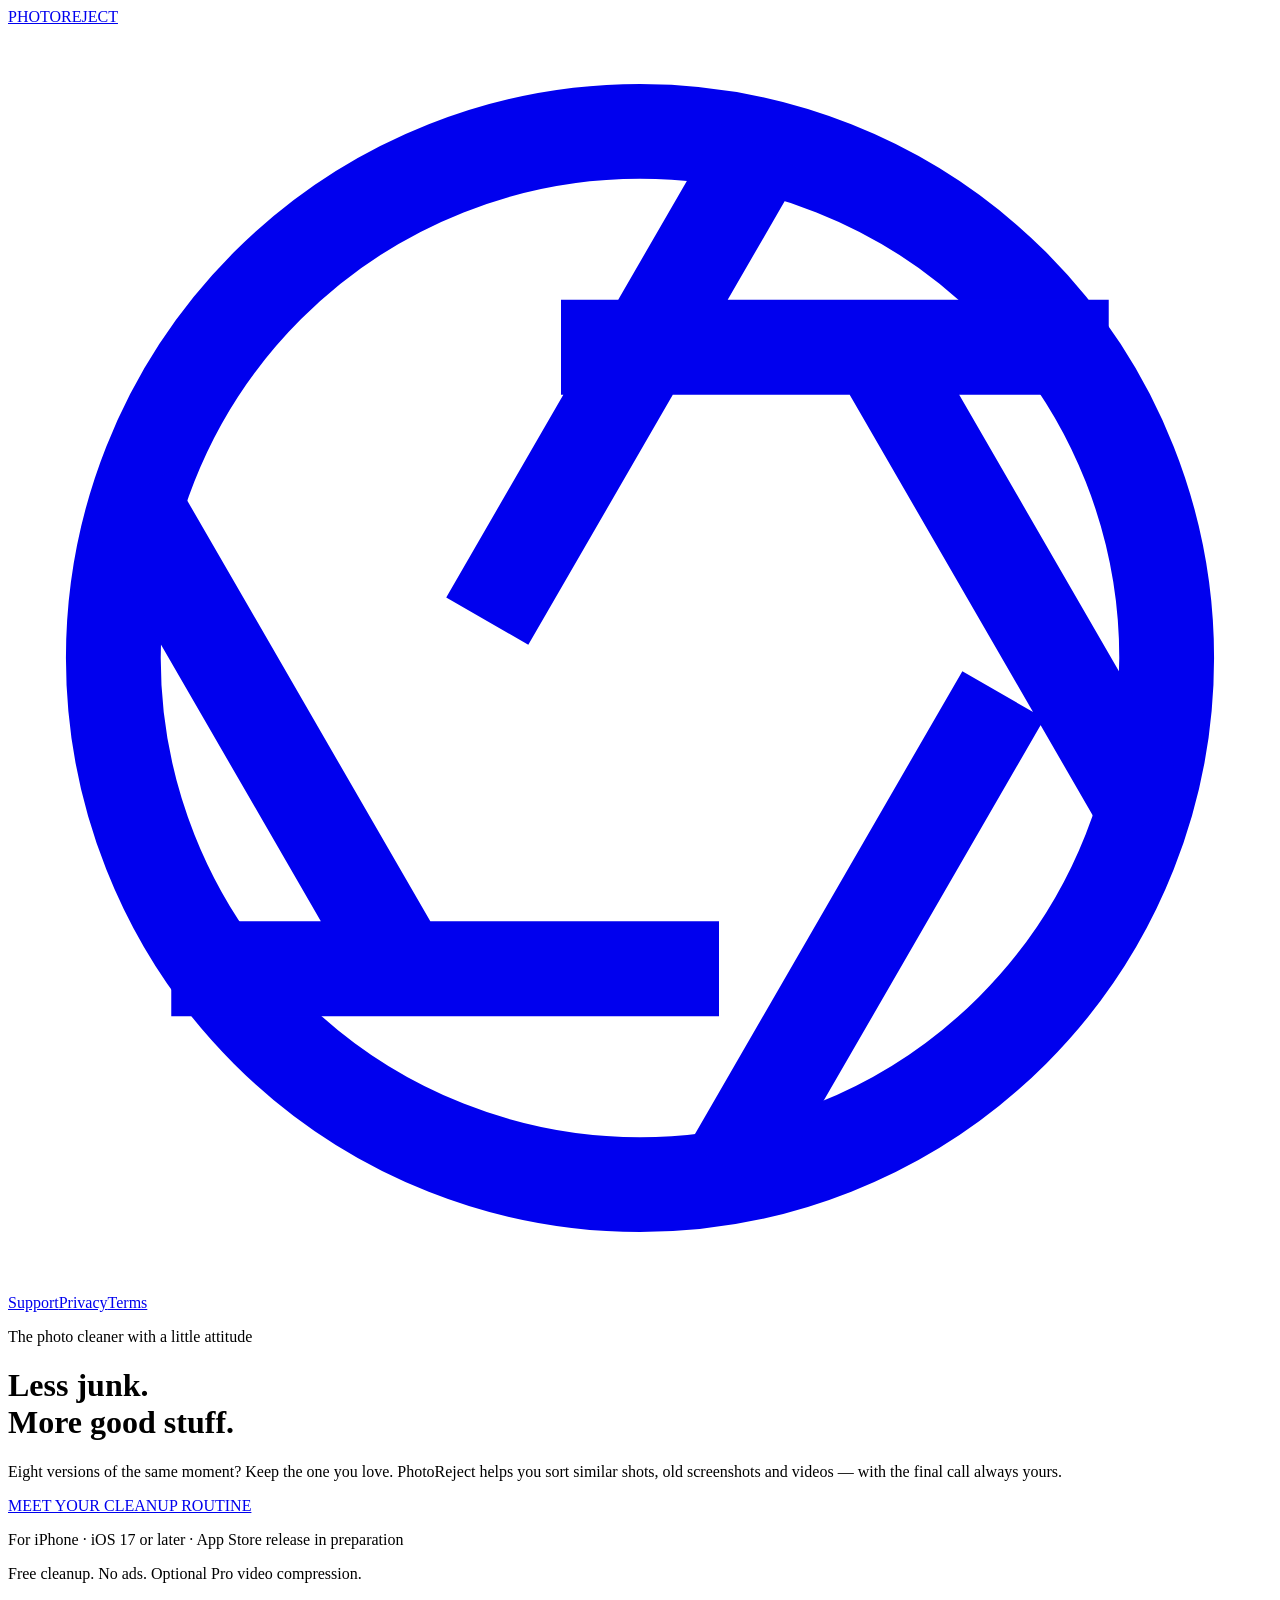
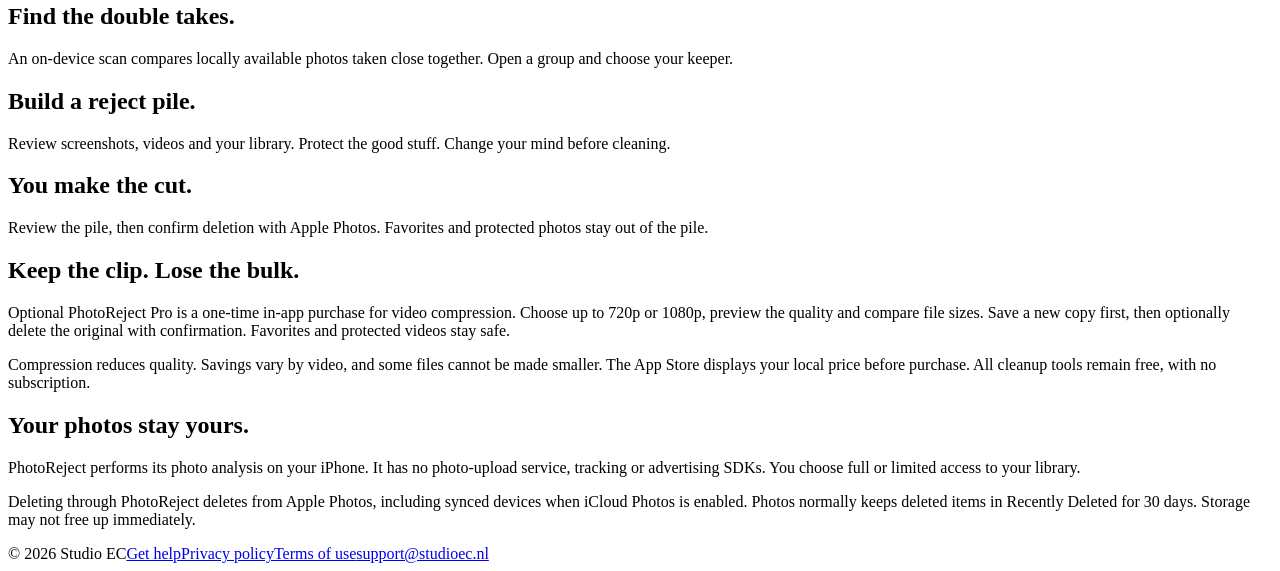
==== docs/index.html @ e7f42a8a "Publish PhotoReject privacy, terms and support pages" ====
<!doctype html><html lang="en"><head><meta charset="utf-8"><meta name="viewport" content="width=device-width,initial-scale=1"><title>Less junk. More good stuff. | PhotoReject</title><meta name="description" content="PhotoReject is a free iPhone photo cleaner. Compare similar shots, protect your favorites, and review every deletion."><link rel="icon" href="/photoreject-policies/assets/icon.png"><link rel="stylesheet" href="/photoreject-policies/style.css"></head><body><header><a class="logo" href="/photoreject-policies/" aria-label="PhotoReject home">PHOTOREJECT<svg viewBox="0 0 24 24" fill="none" stroke="currentColor" stroke-width="1.8" aria-hidden="true"><circle cx="12" cy="12" r="10"/><path d="m14.3 2.3-5.2 9m11.8-5.2H10.5m11.2 9-5.2-9m-2.8 15.6 5.2-9M3.1 17.9h10.4M2.3 8.9l5.2 9"/></svg></a><nav aria-label="Main"><a href="/photoreject-policies/support/">Support</a><a href="/photoreject-policies/privacy/">Privacy</a><a href="/photoreject-policies/terms/">Terms</a></nav></header><main><p class="eyebrow">The photo cleaner with a little attitude</p><h1>Less junk.<br><span>More good stuff.</span></h1><p class="lead">Eight versions of the same moment? Keep the one you love. PhotoReject helps you sort similar shots, old screenshots and videos — with the final call always yours.</p><a class="cta" href="/photoreject-policies/support/">MEET YOUR CLEANUP ROUTINE</a><p>For iPhone · iOS 17 or later · App Store release in preparation</p><div class="strip">Free cleanup. No ads. Optional Pro video compression.</div><div class="steps"><section><h2>Find the double takes.</h2><p>An on-device scan compares locally available photos taken close together. Open a group and choose your keeper.</p></section><section><h2>Build a reject pile.</h2><p>Review screenshots, videos and your library. Protect the good stuff. Change your mind before cleaning.</p></section><section><h2>You make the cut.</h2><p>Review the pile, then confirm deletion with Apple Photos. Favorites and protected photos stay out of the pile.</p></section></div><section class="copy"><h2>Keep the clip. Lose the bulk.</h2><p>Optional PhotoReject Pro is a one-time in-app purchase for video compression. Choose up to 720p or 1080p, preview the quality and compare file sizes. Save a new copy first, then optionally delete the original with confirmation. Favorites and protected videos stay safe.</p><p>Compression reduces quality. Savings vary by video, and some files cannot be made smaller. The App Store displays your local price before purchase. All cleanup tools remain free, with no subscription.</p><h2>Your photos stay yours.</h2><p>PhotoReject performs its photo analysis on your iPhone. It has no photo-upload service, tracking or advertising SDKs. You choose full or limited access to your library.</p><p class="notice">Deleting through PhotoReject deletes from Apple Photos, including synced devices when iCloud Photos is enabled. Photos normally keeps deleted items in Recently Deleted for 30 days. Storage may not free up immediately.</p></section></main><footer><span>© 2026 Studio EC</span><a href="/photoreject-policies/support/">Get help</a><a href="/photoreject-policies/privacy/">Privacy policy</a><a href="/photoreject-policies/terms/">Terms of use</a><a href="mailto:support@studioec.nl">support@studioec.nl</a></footer></body></html>
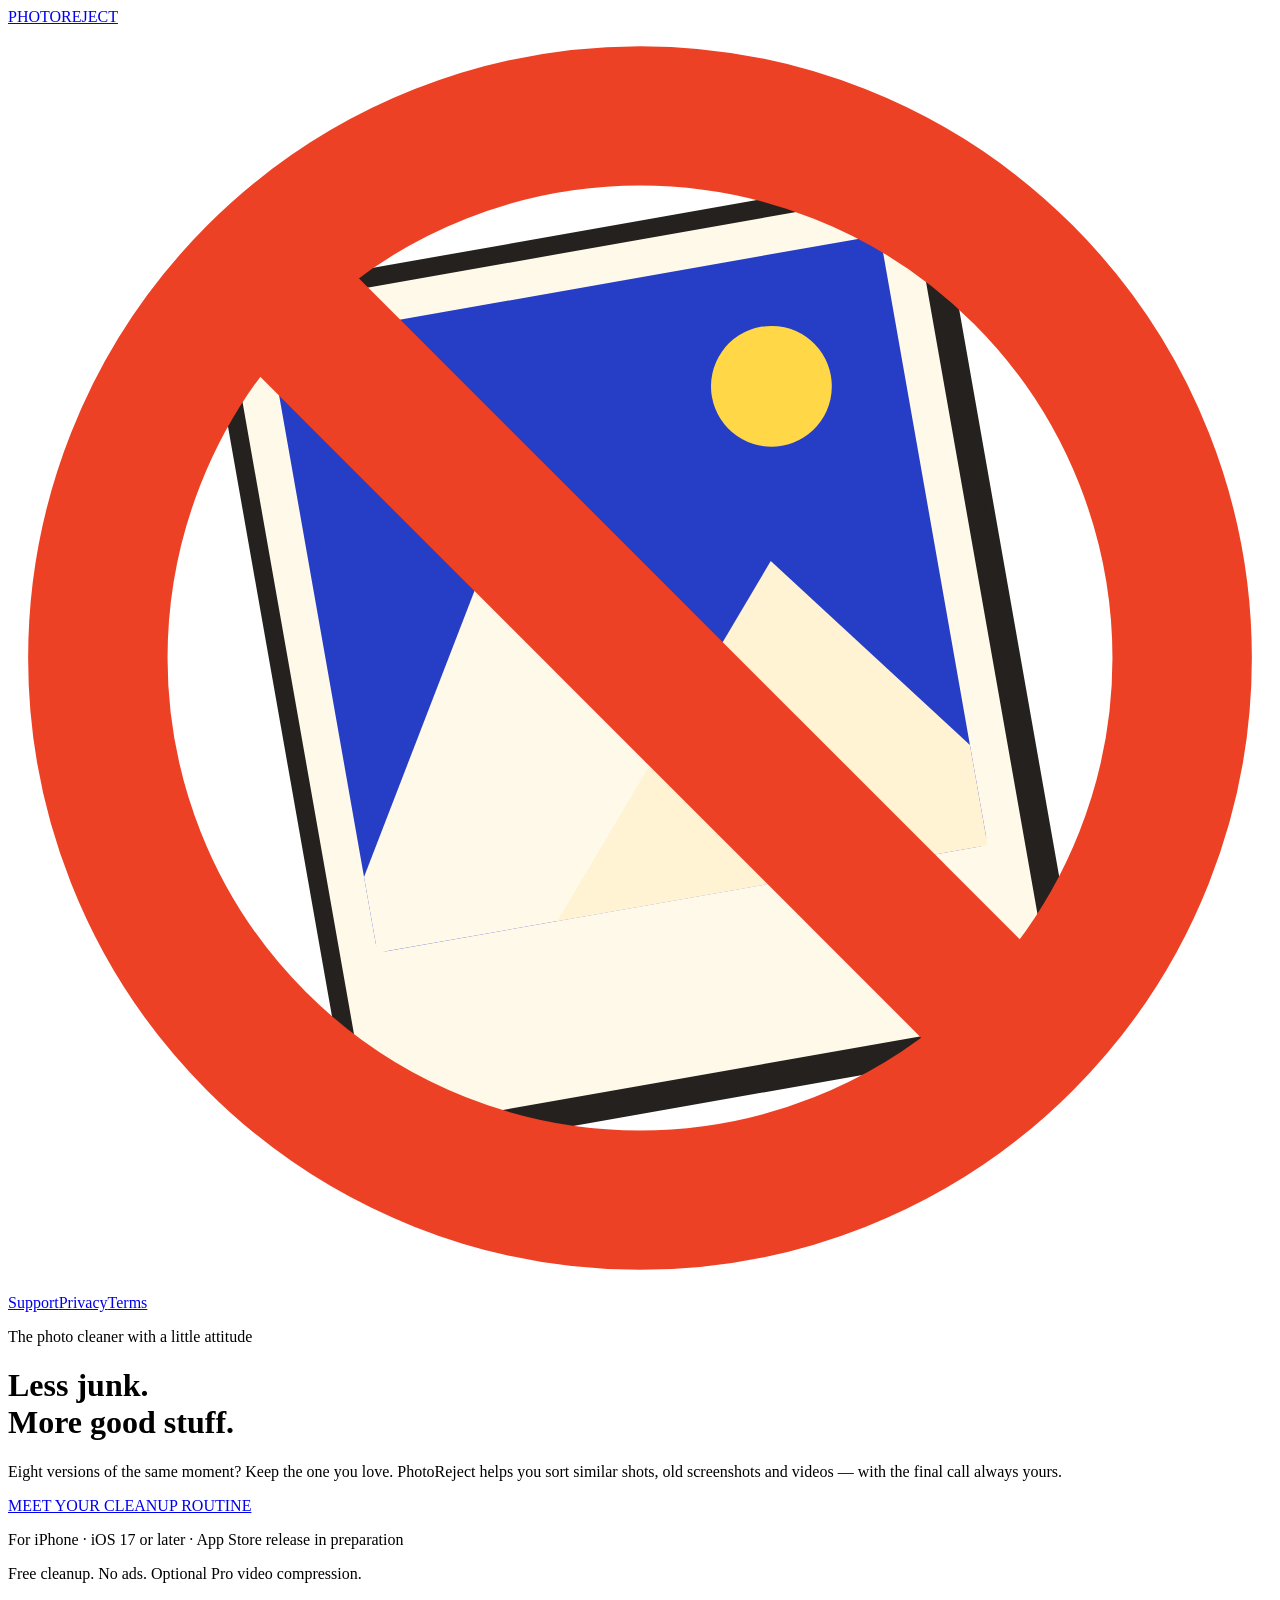
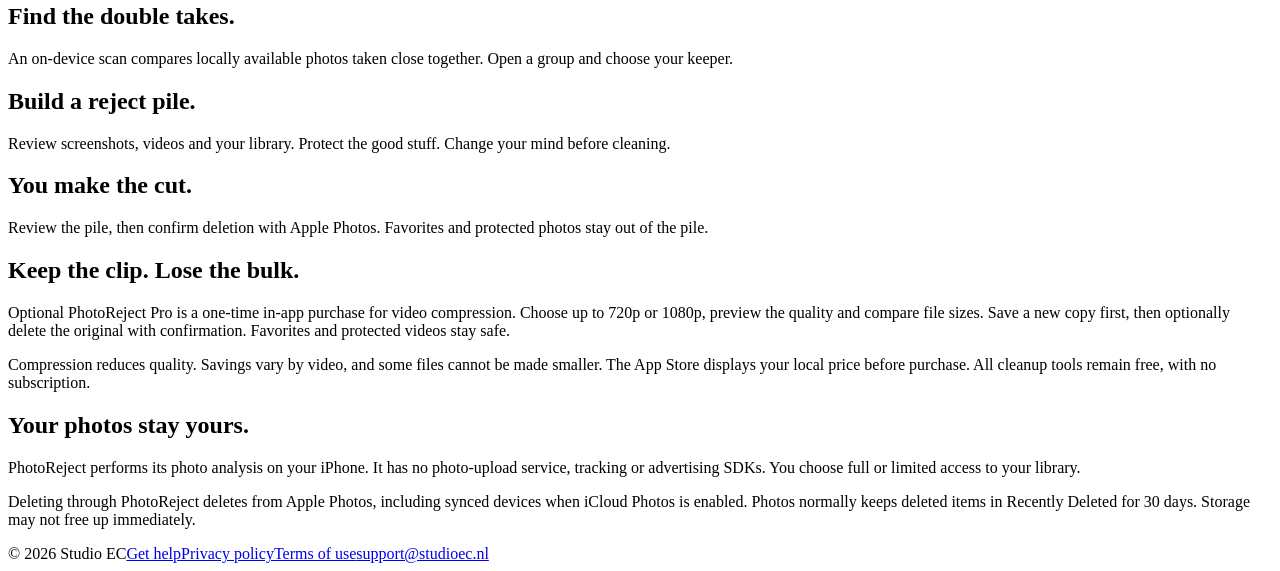
==== commit 0b20779c: "Replace aperture with custom photo-reject brand mark" ====
--- a/docs/index.html
+++ b/docs/index.html
@@ -1 +1,12 @@
-<!doctype html><html lang="en"><head><meta charset="utf-8"><meta name="viewport" content="width=device-width,initial-scale=1"><title>Less junk. More good stuff. | PhotoReject</title><meta name="description" content="PhotoReject is a free iPhone photo cleaner. Compare similar shots, protect your favorites, and review every deletion."><link rel="icon" href="/photoreject-policies/assets/icon.png"><link rel="stylesheet" href="/photoreject-policies/style.css"></head><body><header><a class="logo" href="/photoreject-policies/" aria-label="PhotoReject home">PHOTOREJECT<svg viewBox="0 0 24 24" fill="none" stroke="currentColor" stroke-width="1.8" aria-hidden="true"><circle cx="12" cy="12" r="10"/><path d="m14.3 2.3-5.2 9m11.8-5.2H10.5m11.2 9-5.2-9m-2.8 15.6 5.2-9M3.1 17.9h10.4M2.3 8.9l5.2 9"/></svg></a><nav aria-label="Main"><a href="/photoreject-policies/support/">Support</a><a href="/photoreject-policies/privacy/">Privacy</a><a href="/photoreject-policies/terms/">Terms</a></nav></header><main><p class="eyebrow">The photo cleaner with a little attitude</p><h1>Less junk.<br><span>More good stuff.</span></h1><p class="lead">Eight versions of the same moment? Keep the one you love. PhotoReject helps you sort similar shots, old screenshots and videos — with the final call always yours.</p><a class="cta" href="/photoreject-policies/support/">MEET YOUR CLEANUP ROUTINE</a><p>For iPhone · iOS 17 or later · App Store release in preparation</p><div class="strip">Free cleanup. No ads. Optional Pro video compression.</div><div class="steps"><section><h2>Find the double takes.</h2><p>An on-device scan compares locally available photos taken close together. Open a group and choose your keeper.</p></section><section><h2>Build a reject pile.</h2><p>Review screenshots, videos and your library. Protect the good stuff. Change your mind before cleaning.</p></section><section><h2>You make the cut.</h2><p>Review the pile, then confirm deletion with Apple Photos. Favorites and protected photos stay out of the pile.</p></section></div><section class="copy"><h2>Keep the clip. Lose the bulk.</h2><p>Optional PhotoReject Pro is a one-time in-app purchase for video compression. Choose up to 720p or 1080p, preview the quality and compare file sizes. Save a new copy first, then optionally delete the original with confirmation. Favorites and protected videos stay safe.</p><p>Compression reduces quality. Savings vary by video, and some files cannot be made smaller. The App Store displays your local price before purchase. All cleanup tools remain free, with no subscription.</p><h2>Your photos stay yours.</h2><p>PhotoReject performs its photo analysis on your iPhone. It has no photo-upload service, tracking or advertising SDKs. You choose full or limited access to your library.</p><p class="notice">Deleting through PhotoReject deletes from Apple Photos, including synced devices when iCloud Photos is enabled. Photos normally keeps deleted items in Recently Deleted for 30 days. Storage may not free up immediately.</p></section></main><footer><span>© 2026 Studio EC</span><a href="/photoreject-policies/support/">Get help</a><a href="/photoreject-policies/privacy/">Privacy policy</a><a href="/photoreject-policies/terms/">Terms of use</a><a href="mailto:support@studioec.nl">support@studioec.nl</a></footer></body></html>+<!doctype html><html lang="en"><head><meta charset="utf-8"><meta name="viewport" content="width=device-width,initial-scale=1"><title>Less junk. More good stuff. | PhotoReject</title><meta name="description" content="PhotoReject is a free iPhone photo cleaner. Compare similar shots, protect your favorites, and review every deletion."><link rel="icon" href="/photoreject-policies/assets/icon.png"><link rel="stylesheet" href="/photoreject-policies/style.css"></head><body><header><a class="logo" href="/photoreject-policies/" aria-label="PhotoReject home">PHOTOREJECT<svg xmlns="http://www.w3.org/2000/svg" viewBox="104 104 816 816" fill="none" aria-hidden="true">
+  <g transform="rotate(-10 512 512)">
+    <rect x="294" y="252" width="460" height="550" rx="20" fill="#25211e"/>
+    <rect x="282" y="240" width="460" height="550" rx="20" fill="#fff9e9" stroke="#25211e" stroke-width="12"/>
+    <rect x="312" y="270" width="400" height="400" rx="6" fill="#263ec6"/>
+    <circle cx="626" cy="354" r="39" fill="#ffd747"/>
+    <path d="M312 670V620.28L425 433L570 670Z" fill="#fff9e9"/>
+    <path d="M430 670L606 465L712 604.3V670Z" fill="#fff3d4"/>
+  </g>
+  <circle cx="512" cy="512" r="350" stroke="#ed4126" stroke-width="90"/>
+  <path d="M264.5 264.5L759.5 759.5" stroke="#ed4126" stroke-width="90"/>
+</svg></a><nav aria-label="Main"><a href="/photoreject-policies/support/">Support</a><a href="/photoreject-policies/privacy/">Privacy</a><a href="/photoreject-policies/terms/">Terms</a></nav></header><main><p class="eyebrow">The photo cleaner with a little attitude</p><h1>Less junk.<br><span>More good stuff.</span></h1><p class="lead">Eight versions of the same moment? Keep the one you love. PhotoReject helps you sort similar shots, old screenshots and videos — with the final call always yours.</p><a class="cta" href="/photoreject-policies/support/">MEET YOUR CLEANUP ROUTINE</a><p>For iPhone · iOS 17 or later · App Store release in preparation</p><div class="strip">Free cleanup. No ads. Optional Pro video compression.</div><div class="steps"><section><h2>Find the double takes.</h2><p>An on-device scan compares locally available photos taken close together. Open a group and choose your keeper.</p></section><section><h2>Build a reject pile.</h2><p>Review screenshots, videos and your library. Protect the good stuff. Change your mind before cleaning.</p></section><section><h2>You make the cut.</h2><p>Review the pile, then confirm deletion with Apple Photos. Favorites and protected photos stay out of the pile.</p></section></div><section class="copy"><h2>Keep the clip. Lose the bulk.</h2><p>Optional PhotoReject Pro is a one-time in-app purchase for video compression. Choose up to 720p or 1080p, preview the quality and compare file sizes. Save a new copy first, then optionally delete the original with confirmation. Favorites and protected videos stay safe.</p><p>Compression reduces quality. Savings vary by video, and some files cannot be made smaller. The App Store displays your local price before purchase. All cleanup tools remain free, with no subscription.</p><h2>Your photos stay yours.</h2><p>PhotoReject performs its photo analysis on your iPhone. It has no photo-upload service, tracking or advertising SDKs. You choose full or limited access to your library.</p><p class="notice">Deleting through PhotoReject deletes from Apple Photos, including synced devices when iCloud Photos is enabled. Photos normally keeps deleted items in Recently Deleted for 30 days. Storage may not free up immediately.</p></section></main><footer><span>© 2026 Studio EC</span><a href="/photoreject-policies/support/">Get help</a><a href="/photoreject-policies/privacy/">Privacy policy</a><a href="/photoreject-policies/terms/">Terms of use</a><a href="mailto:support@studioec.nl">support@studioec.nl</a></footer></body></html>
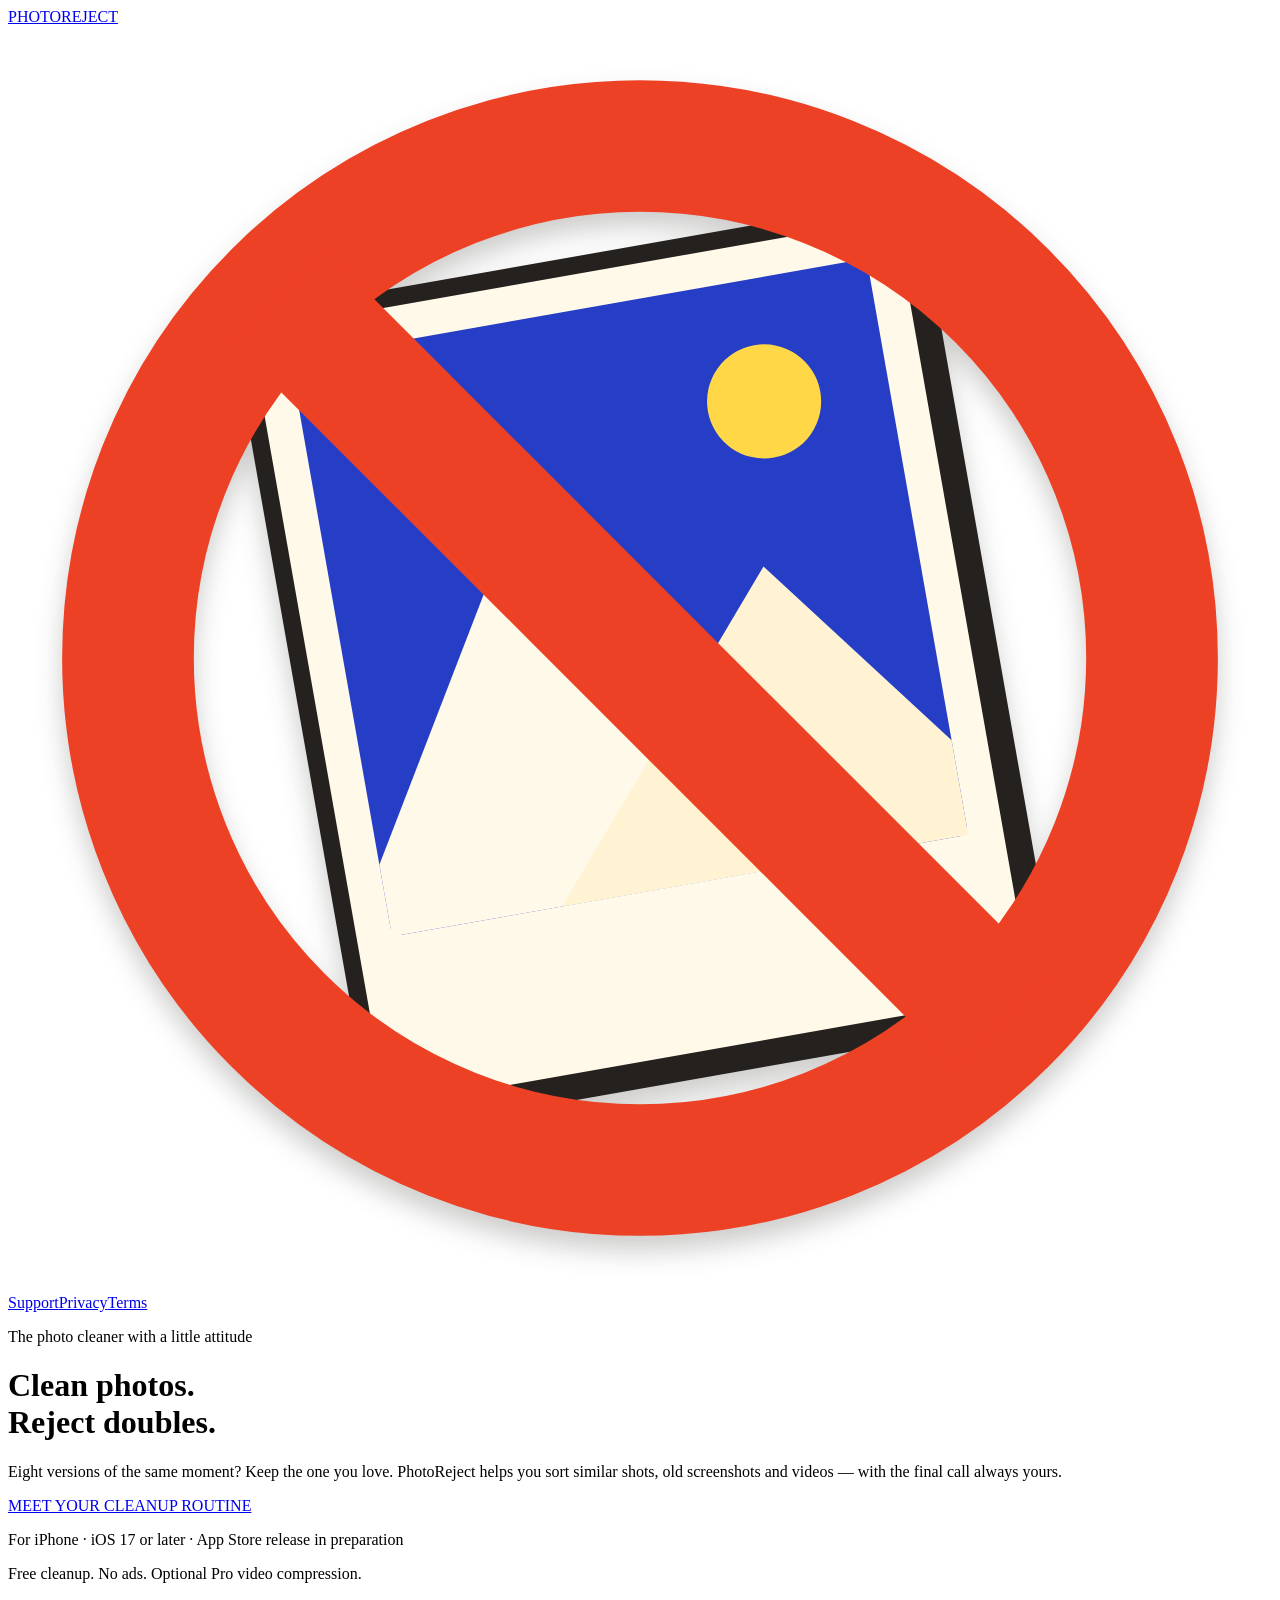
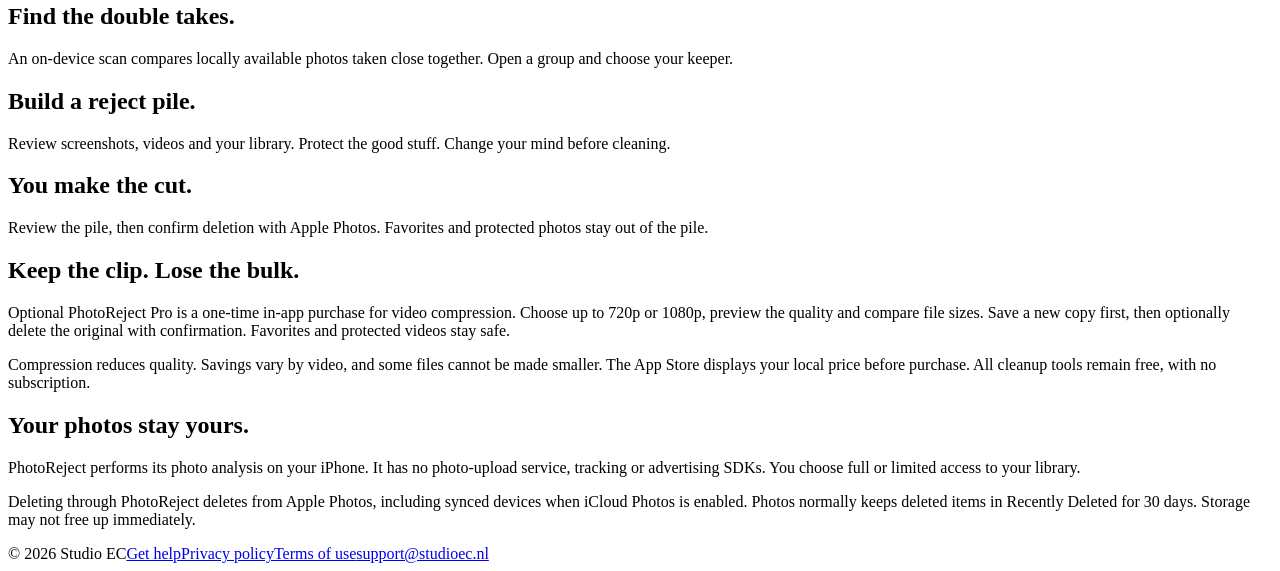
==== commit dd3c12f9: "Add subtle depth to PhotoReject icon and update headline" ====
--- a/docs/index.html
+++ b/docs/index.html
@@ -1,4 +1,6 @@
-<!doctype html><html lang="en"><head><meta charset="utf-8"><meta name="viewport" content="width=device-width,initial-scale=1"><title>Less junk. More good stuff. | PhotoReject</title><meta name="description" content="PhotoReject is a free iPhone photo cleaner. Compare similar shots, protect your favorites, and review every deletion."><link rel="icon" href="/photoreject-policies/assets/icon.png"><link rel="stylesheet" href="/photoreject-policies/style.css"></head><body><header><a class="logo" href="/photoreject-policies/" aria-label="PhotoReject home">PHOTOREJECT<svg xmlns="http://www.w3.org/2000/svg" viewBox="104 104 816 816" fill="none" aria-hidden="true">
+<!doctype html><html lang="en"><head><meta charset="utf-8"><meta name="viewport" content="width=device-width,initial-scale=1"><title>Clean photos. Reject doubles. | PhotoReject</title><meta name="description" content="PhotoReject is a free iPhone photo cleaner. Compare similar shots, protect your favorites, and review every deletion."><link rel="icon" href="/photoreject-policies/assets/icon.png"><link rel="stylesheet" href="/photoreject-policies/style.css"></head><body><header><a class="logo" href="/photoreject-policies/" aria-label="PhotoReject home">PHOTOREJECT<svg xmlns="http://www.w3.org/2000/svg" viewBox="80 80 864 864" fill="none" aria-hidden="true">
+  <defs><filter id="photo-reject-shadow" x="-15%" y="-15%" width="130%" height="140%" color-interpolation-filters="sRGB"><feDropShadow dx="0" dy="10" stdDeviation="9" flood-color="#25211e" flood-opacity=".23"/></filter></defs>
+  <g filter="url(#photo-reject-shadow)">
   <g transform="rotate(-10 512 512)">
     <rect x="294" y="252" width="460" height="550" rx="20" fill="#25211e"/>
     <rect x="282" y="240" width="460" height="550" rx="20" fill="#fff9e9" stroke="#25211e" stroke-width="12"/>
@@ -9,4 +11,5 @@
   </g>
   <circle cx="512" cy="512" r="350" stroke="#ed4126" stroke-width="90"/>
   <path d="M264.5 264.5L759.5 759.5" stroke="#ed4126" stroke-width="90"/>
-</svg></a><nav aria-label="Main"><a href="/photoreject-policies/support/">Support</a><a href="/photoreject-policies/privacy/">Privacy</a><a href="/photoreject-policies/terms/">Terms</a></nav></header><main><p class="eyebrow">The photo cleaner with a little attitude</p><h1>Less junk.<br><span>More good stuff.</span></h1><p class="lead">Eight versions of the same moment? Keep the one you love. PhotoReject helps you sort similar shots, old screenshots and videos — with the final call always yours.</p><a class="cta" href="/photoreject-policies/support/">MEET YOUR CLEANUP ROUTINE</a><p>For iPhone · iOS 17 or later · App Store release in preparation</p><div class="strip">Free cleanup. No ads. Optional Pro video compression.</div><div class="steps"><section><h2>Find the double takes.</h2><p>An on-device scan compares locally available photos taken close together. Open a group and choose your keeper.</p></section><section><h2>Build a reject pile.</h2><p>Review screenshots, videos and your library. Protect the good stuff. Change your mind before cleaning.</p></section><section><h2>You make the cut.</h2><p>Review the pile, then confirm deletion with Apple Photos. Favorites and protected photos stay out of the pile.</p></section></div><section class="copy"><h2>Keep the clip. Lose the bulk.</h2><p>Optional PhotoReject Pro is a one-time in-app purchase for video compression. Choose up to 720p or 1080p, preview the quality and compare file sizes. Save a new copy first, then optionally delete the original with confirmation. Favorites and protected videos stay safe.</p><p>Compression reduces quality. Savings vary by video, and some files cannot be made smaller. The App Store displays your local price before purchase. All cleanup tools remain free, with no subscription.</p><h2>Your photos stay yours.</h2><p>PhotoReject performs its photo analysis on your iPhone. It has no photo-upload service, tracking or advertising SDKs. You choose full or limited access to your library.</p><p class="notice">Deleting through PhotoReject deletes from Apple Photos, including synced devices when iCloud Photos is enabled. Photos normally keeps deleted items in Recently Deleted for 30 days. Storage may not free up immediately.</p></section></main><footer><span>© 2026 Studio EC</span><a href="/photoreject-policies/support/">Get help</a><a href="/photoreject-policies/privacy/">Privacy policy</a><a href="/photoreject-policies/terms/">Terms of use</a><a href="mailto:support@studioec.nl">support@studioec.nl</a></footer></body></html>+  </g>
+</svg></a><nav aria-label="Main"><a href="/photoreject-policies/support/">Support</a><a href="/photoreject-policies/privacy/">Privacy</a><a href="/photoreject-policies/terms/">Terms</a></nav></header><main><p class="eyebrow">The photo cleaner with a little attitude</p><h1>Clean photos.<br><span>Reject doubles.</span></h1><p class="lead">Eight versions of the same moment? Keep the one you love. PhotoReject helps you sort similar shots, old screenshots and videos — with the final call always yours.</p><a class="cta" href="/photoreject-policies/support/">MEET YOUR CLEANUP ROUTINE</a><p>For iPhone · iOS 17 or later · App Store release in preparation</p><div class="strip">Free cleanup. No ads. Optional Pro video compression.</div><div class="steps"><section><h2>Find the double takes.</h2><p>An on-device scan compares locally available photos taken close together. Open a group and choose your keeper.</p></section><section><h2>Build a reject pile.</h2><p>Review screenshots, videos and your library. Protect the good stuff. Change your mind before cleaning.</p></section><section><h2>You make the cut.</h2><p>Review the pile, then confirm deletion with Apple Photos. Favorites and protected photos stay out of the pile.</p></section></div><section class="copy"><h2>Keep the clip. Lose the bulk.</h2><p>Optional PhotoReject Pro is a one-time in-app purchase for video compression. Choose up to 720p or 1080p, preview the quality and compare file sizes. Save a new copy first, then optionally delete the original with confirmation. Favorites and protected videos stay safe.</p><p>Compression reduces quality. Savings vary by video, and some files cannot be made smaller. The App Store displays your local price before purchase. All cleanup tools remain free, with no subscription.</p><h2>Your photos stay yours.</h2><p>PhotoReject performs its photo analysis on your iPhone. It has no photo-upload service, tracking or advertising SDKs. You choose full or limited access to your library.</p><p class="notice">Deleting through PhotoReject deletes from Apple Photos, including synced devices when iCloud Photos is enabled. Photos normally keeps deleted items in Recently Deleted for 30 days. Storage may not free up immediately.</p></section></main><footer><span>© 2026 Studio EC</span><a href="/photoreject-policies/support/">Get help</a><a href="/photoreject-policies/privacy/">Privacy policy</a><a href="/photoreject-policies/terms/">Terms of use</a><a href="mailto:support@studioec.nl">support@studioec.nl</a></footer></body></html>
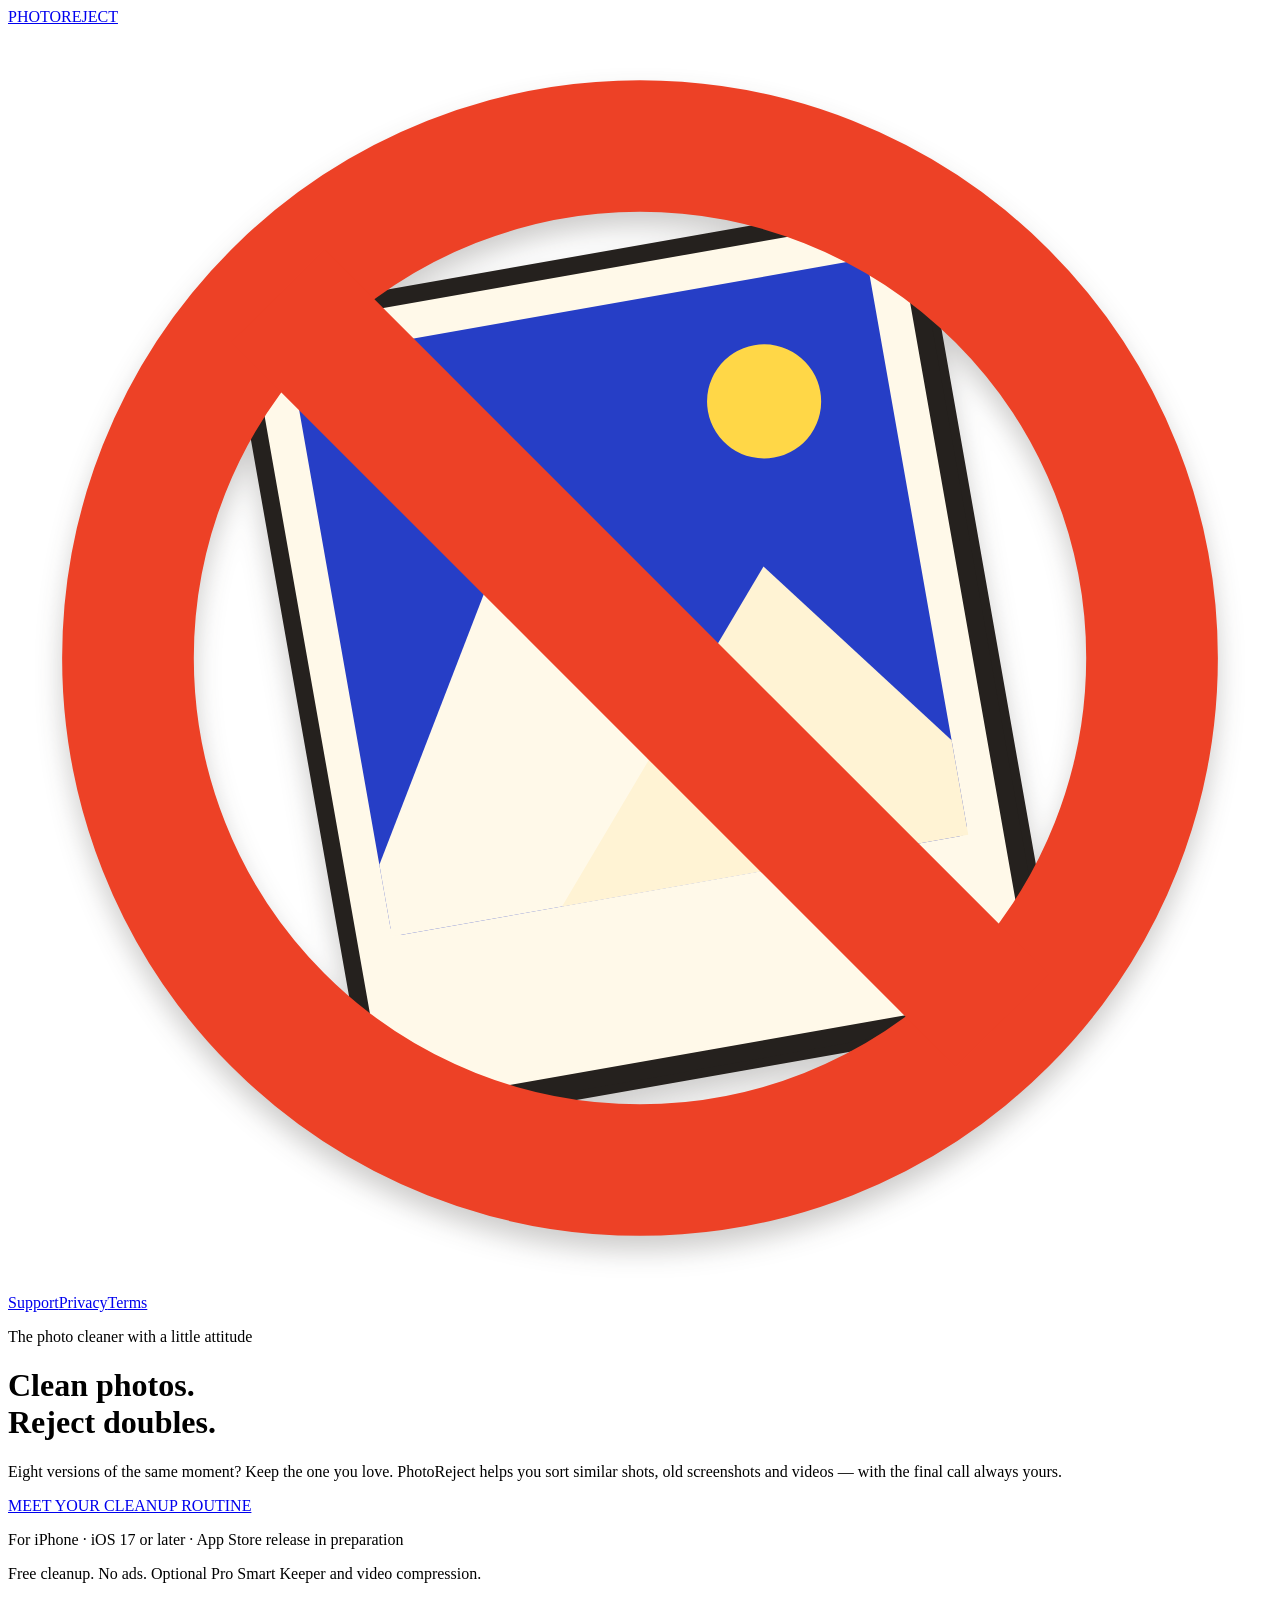
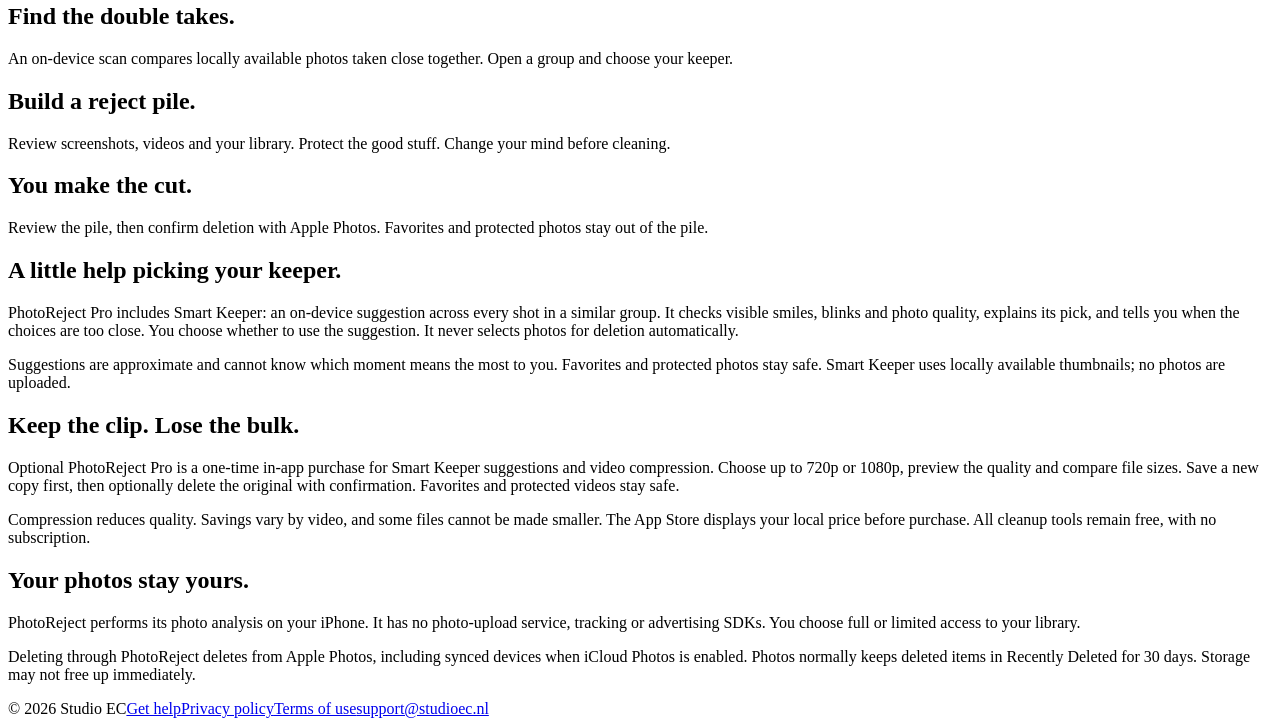
==== commit 29966ea7: "Document local Smart Keeper analysis in PhotoReject Pro" ====
--- a/docs/index.html
+++ b/docs/index.html
@@ -12,4 +12,4 @@
   <circle cx="512" cy="512" r="350" stroke="#ed4126" stroke-width="90"/>
   <path d="M264.5 264.5L759.5 759.5" stroke="#ed4126" stroke-width="90"/>
   </g>
-</svg></a><nav aria-label="Main"><a href="/photoreject-policies/support/">Support</a><a href="/photoreject-policies/privacy/">Privacy</a><a href="/photoreject-policies/terms/">Terms</a></nav></header><main><p class="eyebrow">The photo cleaner with a little attitude</p><h1>Clean photos.<br><span>Reject doubles.</span></h1><p class="lead">Eight versions of the same moment? Keep the one you love. PhotoReject helps you sort similar shots, old screenshots and videos — with the final call always yours.</p><a class="cta" href="/photoreject-policies/support/">MEET YOUR CLEANUP ROUTINE</a><p>For iPhone · iOS 17 or later · App Store release in preparation</p><div class="strip">Free cleanup. No ads. Optional Pro video compression.</div><div class="steps"><section><h2>Find the double takes.</h2><p>An on-device scan compares locally available photos taken close together. Open a group and choose your keeper.</p></section><section><h2>Build a reject pile.</h2><p>Review screenshots, videos and your library. Protect the good stuff. Change your mind before cleaning.</p></section><section><h2>You make the cut.</h2><p>Review the pile, then confirm deletion with Apple Photos. Favorites and protected photos stay out of the pile.</p></section></div><section class="copy"><h2>Keep the clip. Lose the bulk.</h2><p>Optional PhotoReject Pro is a one-time in-app purchase for video compression. Choose up to 720p or 1080p, preview the quality and compare file sizes. Save a new copy first, then optionally delete the original with confirmation. Favorites and protected videos stay safe.</p><p>Compression reduces quality. Savings vary by video, and some files cannot be made smaller. The App Store displays your local price before purchase. All cleanup tools remain free, with no subscription.</p><h2>Your photos stay yours.</h2><p>PhotoReject performs its photo analysis on your iPhone. It has no photo-upload service, tracking or advertising SDKs. You choose full or limited access to your library.</p><p class="notice">Deleting through PhotoReject deletes from Apple Photos, including synced devices when iCloud Photos is enabled. Photos normally keeps deleted items in Recently Deleted for 30 days. Storage may not free up immediately.</p></section></main><footer><span>© 2026 Studio EC</span><a href="/photoreject-policies/support/">Get help</a><a href="/photoreject-policies/privacy/">Privacy policy</a><a href="/photoreject-policies/terms/">Terms of use</a><a href="mailto:support@studioec.nl">support@studioec.nl</a></footer></body></html>+</svg></a><nav aria-label="Main"><a href="/photoreject-policies/support/">Support</a><a href="/photoreject-policies/privacy/">Privacy</a><a href="/photoreject-policies/terms/">Terms</a></nav></header><main><p class="eyebrow">The photo cleaner with a little attitude</p><h1>Clean photos.<br><span>Reject doubles.</span></h1><p class="lead">Eight versions of the same moment? Keep the one you love. PhotoReject helps you sort similar shots, old screenshots and videos — with the final call always yours.</p><a class="cta" href="/photoreject-policies/support/">MEET YOUR CLEANUP ROUTINE</a><p>For iPhone · iOS 17 or later · App Store release in preparation</p><div class="strip">Free cleanup. No ads. Optional Pro Smart Keeper and video compression.</div><div class="steps"><section><h2>Find the double takes.</h2><p>An on-device scan compares locally available photos taken close together. Open a group and choose your keeper.</p></section><section><h2>Build a reject pile.</h2><p>Review screenshots, videos and your library. Protect the good stuff. Change your mind before cleaning.</p></section><section><h2>You make the cut.</h2><p>Review the pile, then confirm deletion with Apple Photos. Favorites and protected photos stay out of the pile.</p></section></div><section class="copy"><h2>A little help picking your keeper.</h2><p>PhotoReject Pro includes Smart Keeper: an on-device suggestion across every shot in a similar group. It checks visible smiles, blinks and photo quality, explains its pick, and tells you when the choices are too close. You choose whether to use the suggestion. It never selects photos for deletion automatically.</p><p>Suggestions are approximate and cannot know which moment means the most to you. Favorites and protected photos stay safe. Smart Keeper uses locally available thumbnails; no photos are uploaded.</p><h2>Keep the clip. Lose the bulk.</h2><p>Optional PhotoReject Pro is a one-time in-app purchase for Smart Keeper suggestions and video compression. Choose up to 720p or 1080p, preview the quality and compare file sizes. Save a new copy first, then optionally delete the original with confirmation. Favorites and protected videos stay safe.</p><p>Compression reduces quality. Savings vary by video, and some files cannot be made smaller. The App Store displays your local price before purchase. All cleanup tools remain free, with no subscription.</p><h2>Your photos stay yours.</h2><p>PhotoReject performs its photo analysis on your iPhone. It has no photo-upload service, tracking or advertising SDKs. You choose full or limited access to your library.</p><p class="notice">Deleting through PhotoReject deletes from Apple Photos, including synced devices when iCloud Photos is enabled. Photos normally keeps deleted items in Recently Deleted for 30 days. Storage may not free up immediately.</p></section></main><footer><span>© 2026 Studio EC</span><a href="/photoreject-policies/support/">Get help</a><a href="/photoreject-policies/privacy/">Privacy policy</a><a href="/photoreject-policies/terms/">Terms of use</a><a href="mailto:support@studioec.nl">support@studioec.nl</a></footer></body></html>
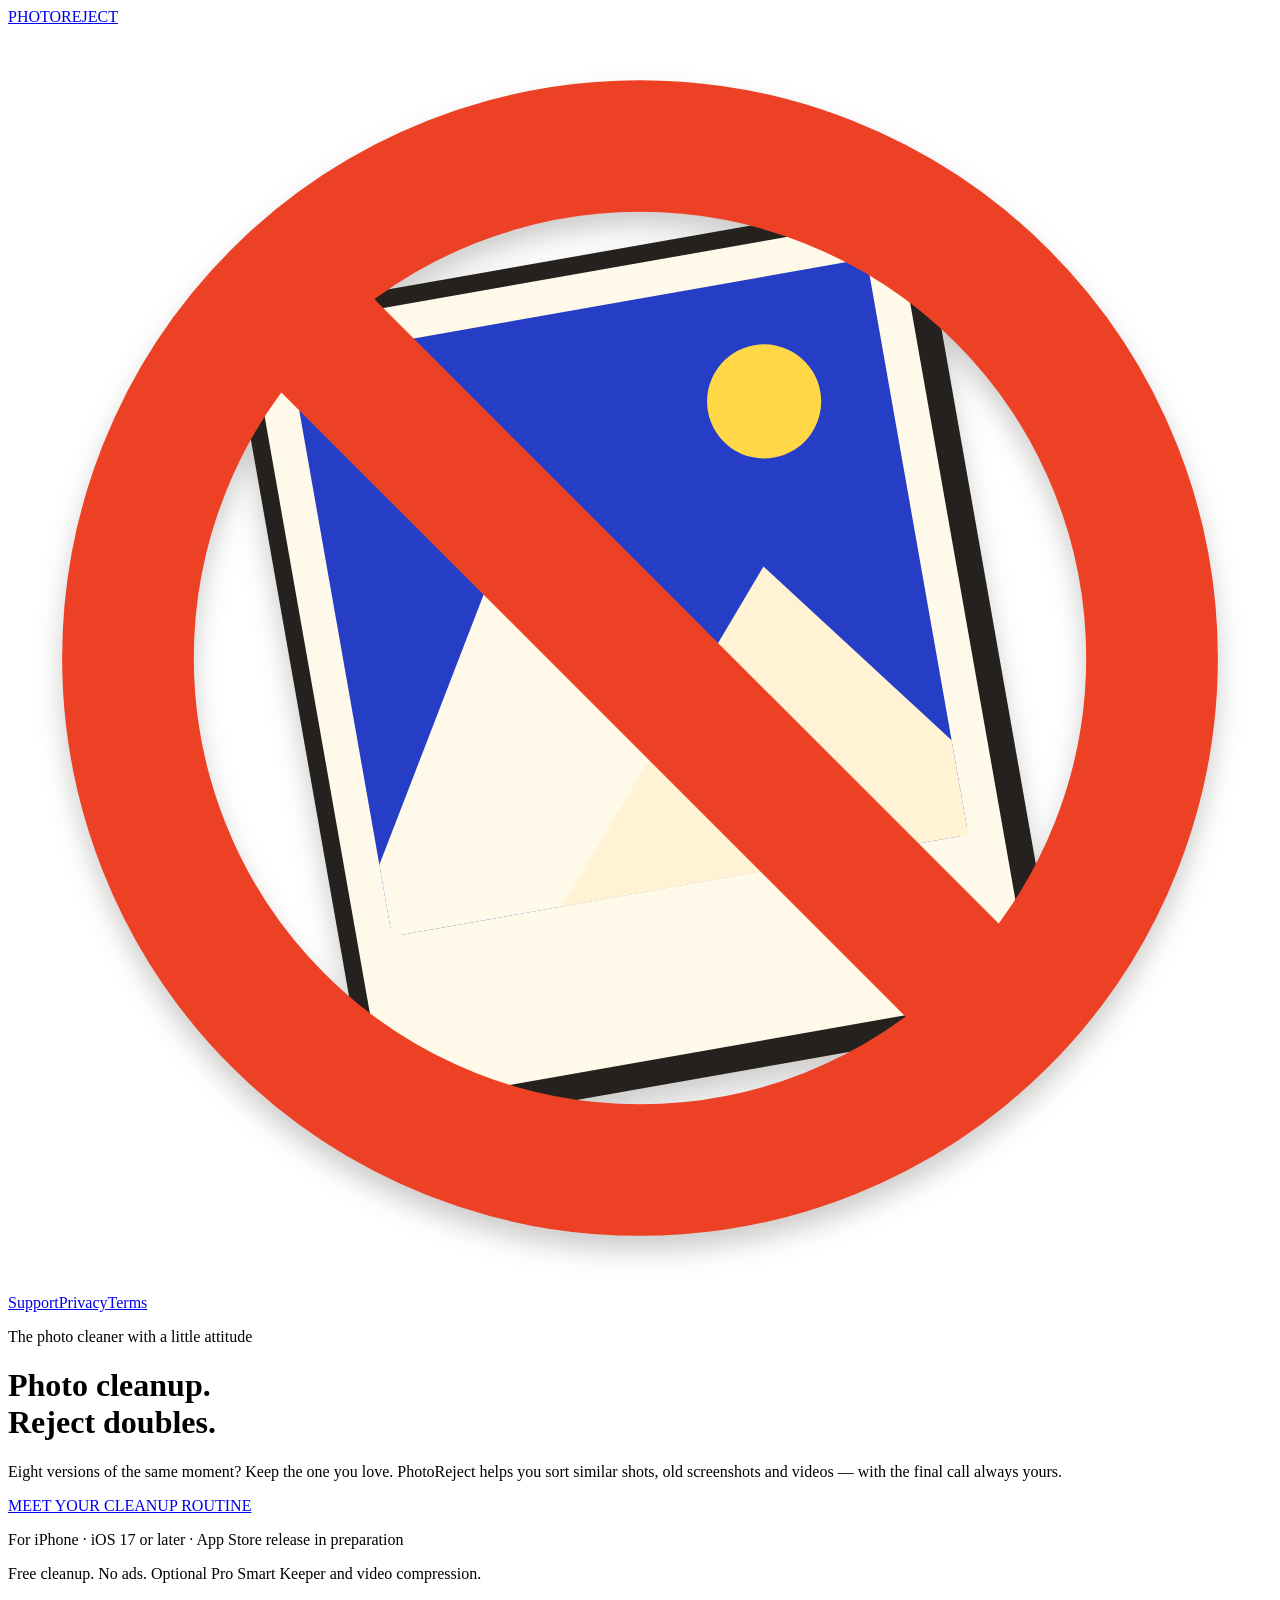
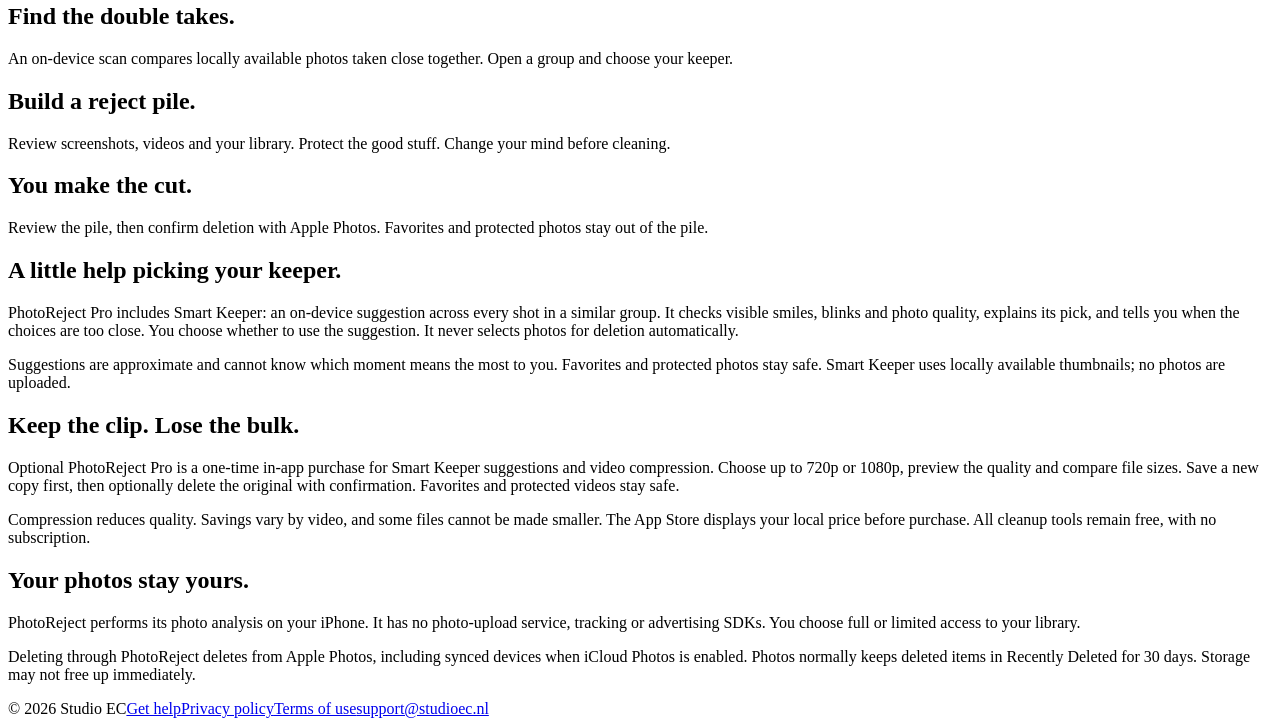
==== commit 90d5edf6: "Update cleanup headline and five-photo rating guidance" ====
--- a/docs/index.html
+++ b/docs/index.html
@@ -1,4 +1,4 @@
-<!doctype html><html lang="en"><head><meta charset="utf-8"><meta name="viewport" content="width=device-width,initial-scale=1"><title>Clean photos. Reject doubles. | PhotoReject</title><meta name="description" content="PhotoReject is a free iPhone photo cleaner. Compare similar shots, protect your favorites, and review every deletion."><link rel="icon" href="/photoreject-policies/assets/icon.png"><link rel="stylesheet" href="/photoreject-policies/style.css"></head><body><header><a class="logo" href="/photoreject-policies/" aria-label="PhotoReject home">PHOTOREJECT<svg xmlns="http://www.w3.org/2000/svg" viewBox="80 80 864 864" fill="none" aria-hidden="true">
+<!doctype html><html lang="en"><head><meta charset="utf-8"><meta name="viewport" content="width=device-width,initial-scale=1"><title>Photo cleanup. Reject doubles. | PhotoReject</title><meta name="description" content="PhotoReject is a free iPhone photo cleaner. Compare similar shots, protect your favorites, and review every deletion."><link rel="icon" href="/photoreject-policies/assets/icon.png"><link rel="stylesheet" href="/photoreject-policies/style.css"></head><body><header><a class="logo" href="/photoreject-policies/" aria-label="PhotoReject home">PHOTOREJECT<svg xmlns="http://www.w3.org/2000/svg" viewBox="80 80 864 864" fill="none" aria-hidden="true">
   <defs><filter id="photo-reject-shadow" x="-15%" y="-15%" width="130%" height="140%" color-interpolation-filters="sRGB"><feDropShadow dx="0" dy="10" stdDeviation="9" flood-color="#25211e" flood-opacity=".23"/></filter></defs>
   <g filter="url(#photo-reject-shadow)">
   <g transform="rotate(-10 512 512)">
@@ -12,4 +12,4 @@
   <circle cx="512" cy="512" r="350" stroke="#ed4126" stroke-width="90"/>
   <path d="M264.5 264.5L759.5 759.5" stroke="#ed4126" stroke-width="90"/>
   </g>
-</svg></a><nav aria-label="Main"><a href="/photoreject-policies/support/">Support</a><a href="/photoreject-policies/privacy/">Privacy</a><a href="/photoreject-policies/terms/">Terms</a></nav></header><main><p class="eyebrow">The photo cleaner with a little attitude</p><h1>Clean photos.<br><span>Reject doubles.</span></h1><p class="lead">Eight versions of the same moment? Keep the one you love. PhotoReject helps you sort similar shots, old screenshots and videos — with the final call always yours.</p><a class="cta" href="/photoreject-policies/support/">MEET YOUR CLEANUP ROUTINE</a><p>For iPhone · iOS 17 or later · App Store release in preparation</p><div class="strip">Free cleanup. No ads. Optional Pro Smart Keeper and video compression.</div><div class="steps"><section><h2>Find the double takes.</h2><p>An on-device scan compares locally available photos taken close together. Open a group and choose your keeper.</p></section><section><h2>Build a reject pile.</h2><p>Review screenshots, videos and your library. Protect the good stuff. Change your mind before cleaning.</p></section><section><h2>You make the cut.</h2><p>Review the pile, then confirm deletion with Apple Photos. Favorites and protected photos stay out of the pile.</p></section></div><section class="copy"><h2>A little help picking your keeper.</h2><p>PhotoReject Pro includes Smart Keeper: an on-device suggestion across every shot in a similar group. It checks visible smiles, blinks and photo quality, explains its pick, and tells you when the choices are too close. You choose whether to use the suggestion. It never selects photos for deletion automatically.</p><p>Suggestions are approximate and cannot know which moment means the most to you. Favorites and protected photos stay safe. Smart Keeper uses locally available thumbnails; no photos are uploaded.</p><h2>Keep the clip. Lose the bulk.</h2><p>Optional PhotoReject Pro is a one-time in-app purchase for Smart Keeper suggestions and video compression. Choose up to 720p or 1080p, preview the quality and compare file sizes. Save a new copy first, then optionally delete the original with confirmation. Favorites and protected videos stay safe.</p><p>Compression reduces quality. Savings vary by video, and some files cannot be made smaller. The App Store displays your local price before purchase. All cleanup tools remain free, with no subscription.</p><h2>Your photos stay yours.</h2><p>PhotoReject performs its photo analysis on your iPhone. It has no photo-upload service, tracking or advertising SDKs. You choose full or limited access to your library.</p><p class="notice">Deleting through PhotoReject deletes from Apple Photos, including synced devices when iCloud Photos is enabled. Photos normally keeps deleted items in Recently Deleted for 30 days. Storage may not free up immediately.</p></section></main><footer><span>© 2026 Studio EC</span><a href="/photoreject-policies/support/">Get help</a><a href="/photoreject-policies/privacy/">Privacy policy</a><a href="/photoreject-policies/terms/">Terms of use</a><a href="mailto:support@studioec.nl">support@studioec.nl</a></footer></body></html>+</svg></a><nav aria-label="Main"><a href="/photoreject-policies/support/">Support</a><a href="/photoreject-policies/privacy/">Privacy</a><a href="/photoreject-policies/terms/">Terms</a></nav></header><main><p class="eyebrow">The photo cleaner with a little attitude</p><h1>Photo cleanup.<br><span>Reject doubles.</span></h1><p class="lead">Eight versions of the same moment? Keep the one you love. PhotoReject helps you sort similar shots, old screenshots and videos — with the final call always yours.</p><a class="cta" href="/photoreject-policies/support/">MEET YOUR CLEANUP ROUTINE</a><p>For iPhone · iOS 17 or later · App Store release in preparation</p><div class="strip">Free cleanup. No ads. Optional Pro Smart Keeper and video compression.</div><div class="steps"><section><h2>Find the double takes.</h2><p>An on-device scan compares locally available photos taken close together. Open a group and choose your keeper.</p></section><section><h2>Build a reject pile.</h2><p>Review screenshots, videos and your library. Protect the good stuff. Change your mind before cleaning.</p></section><section><h2>You make the cut.</h2><p>Review the pile, then confirm deletion with Apple Photos. Favorites and protected photos stay out of the pile.</p></section></div><section class="copy"><h2>A little help picking your keeper.</h2><p>PhotoReject Pro includes Smart Keeper: an on-device suggestion across every shot in a similar group. It checks visible smiles, blinks and photo quality, explains its pick, and tells you when the choices are too close. You choose whether to use the suggestion. It never selects photos for deletion automatically.</p><p>Suggestions are approximate and cannot know which moment means the most to you. Favorites and protected photos stay safe. Smart Keeper uses locally available thumbnails; no photos are uploaded.</p><h2>Keep the clip. Lose the bulk.</h2><p>Optional PhotoReject Pro is a one-time in-app purchase for Smart Keeper suggestions and video compression. Choose up to 720p or 1080p, preview the quality and compare file sizes. Save a new copy first, then optionally delete the original with confirmation. Favorites and protected videos stay safe.</p><p>Compression reduces quality. Savings vary by video, and some files cannot be made smaller. The App Store displays your local price before purchase. All cleanup tools remain free, with no subscription.</p><h2>Your photos stay yours.</h2><p>PhotoReject performs its photo analysis on your iPhone. It has no photo-upload service, tracking or advertising SDKs. You choose full or limited access to your library.</p><p class="notice">Deleting through PhotoReject deletes from Apple Photos, including synced devices when iCloud Photos is enabled. Photos normally keeps deleted items in Recently Deleted for 30 days. Storage may not free up immediately.</p></section></main><footer><span>© 2026 Studio EC</span><a href="/photoreject-policies/support/">Get help</a><a href="/photoreject-policies/privacy/">Privacy policy</a><a href="/photoreject-policies/terms/">Terms of use</a><a href="mailto:support@studioec.nl">support@studioec.nl</a></footer></body></html>
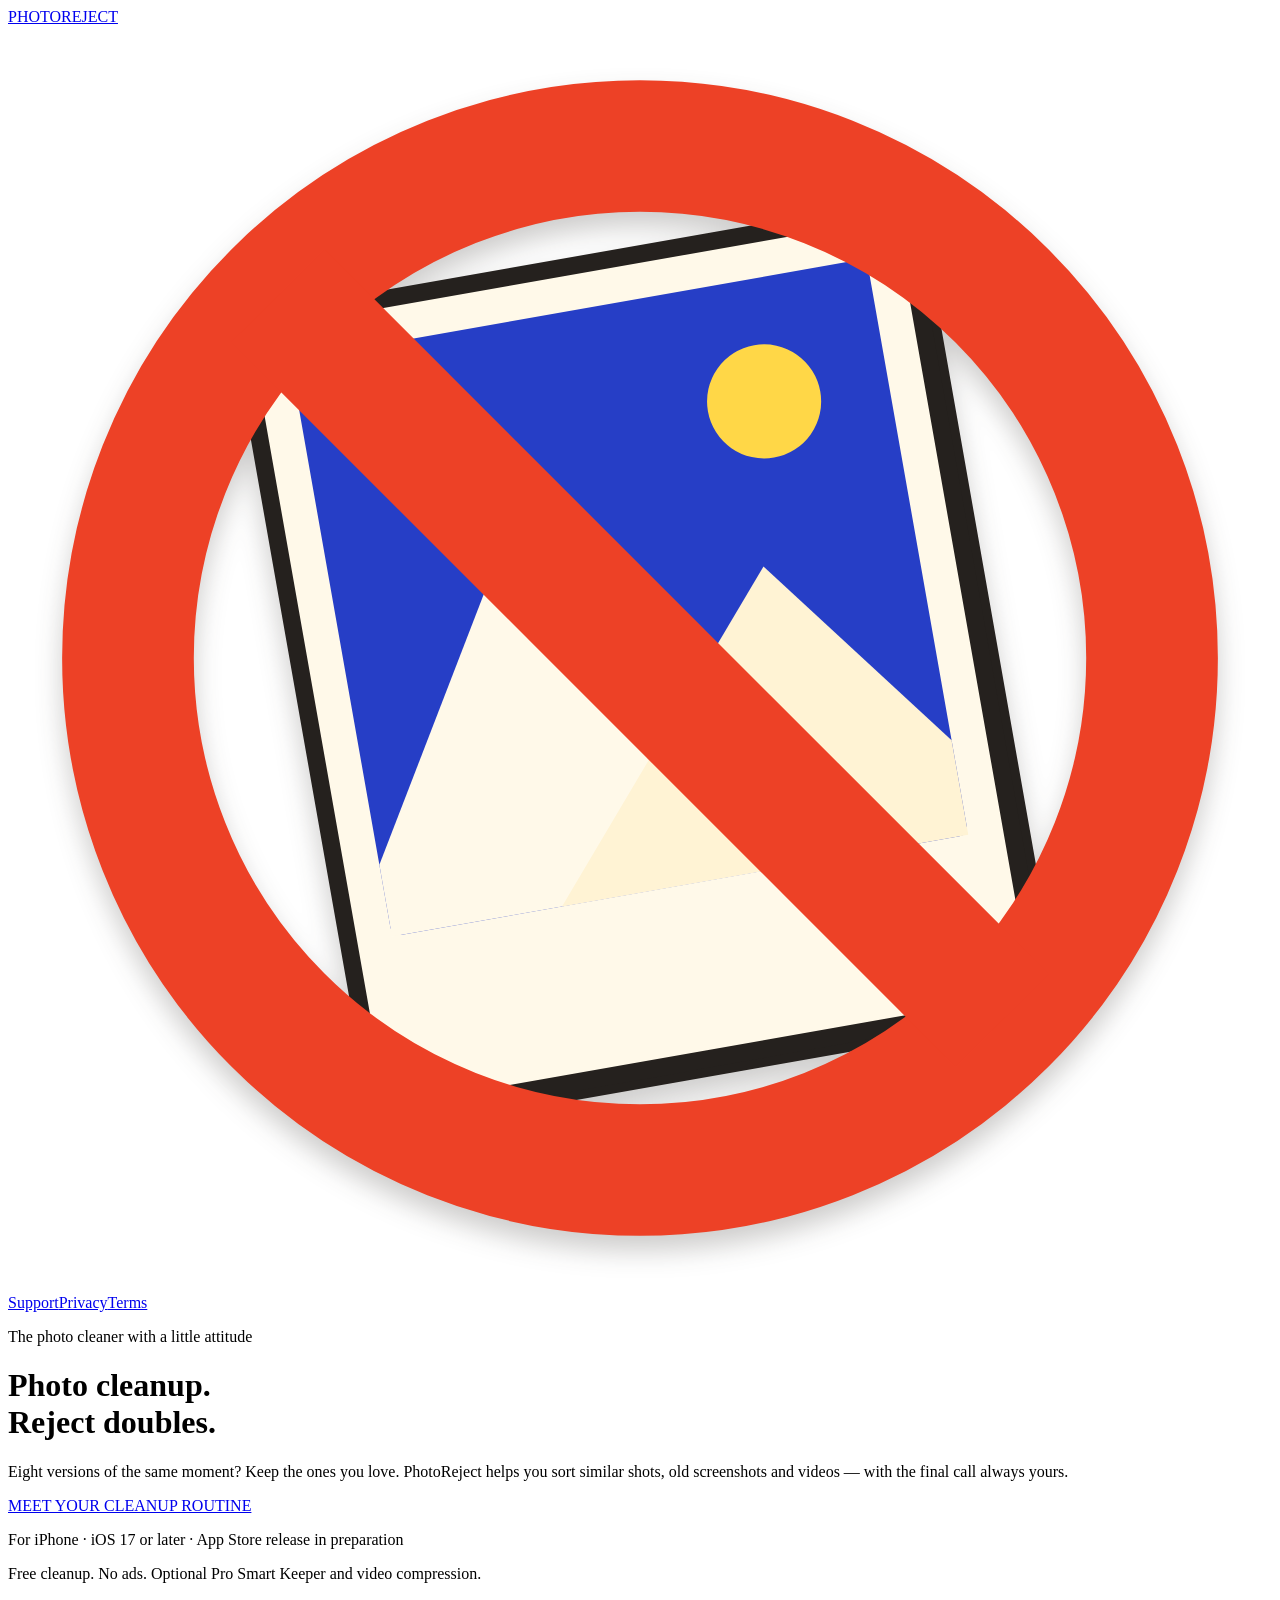
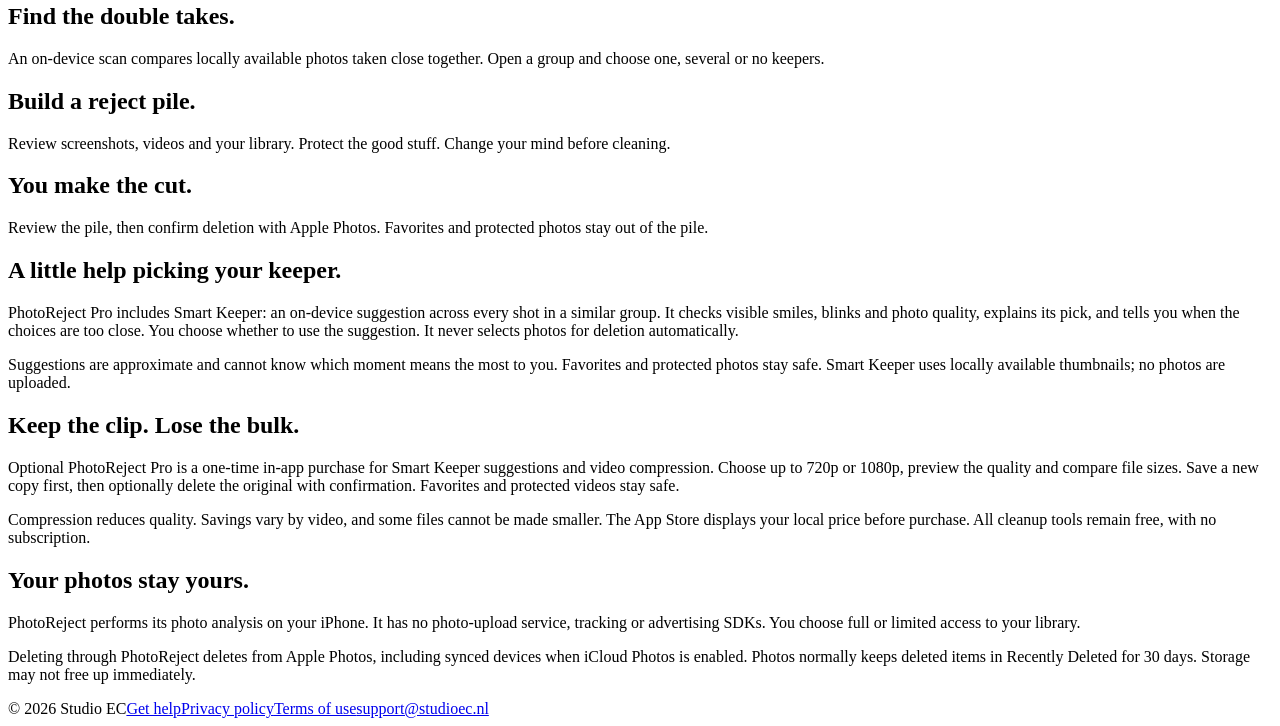
==== commit beac7dbc: "Document multiple keepers, keep none and explicit protection" ====
--- a/docs/index.html
+++ b/docs/index.html
@@ -12,4 +12,4 @@
   <circle cx="512" cy="512" r="350" stroke="#ed4126" stroke-width="90"/>
   <path d="M264.5 264.5L759.5 759.5" stroke="#ed4126" stroke-width="90"/>
   </g>
-</svg></a><nav aria-label="Main"><a href="/photoreject-policies/support/">Support</a><a href="/photoreject-policies/privacy/">Privacy</a><a href="/photoreject-policies/terms/">Terms</a></nav></header><main><p class="eyebrow">The photo cleaner with a little attitude</p><h1>Photo cleanup.<br><span>Reject doubles.</span></h1><p class="lead">Eight versions of the same moment? Keep the one you love. PhotoReject helps you sort similar shots, old screenshots and videos — with the final call always yours.</p><a class="cta" href="/photoreject-policies/support/">MEET YOUR CLEANUP ROUTINE</a><p>For iPhone · iOS 17 or later · App Store release in preparation</p><div class="strip">Free cleanup. No ads. Optional Pro Smart Keeper and video compression.</div><div class="steps"><section><h2>Find the double takes.</h2><p>An on-device scan compares locally available photos taken close together. Open a group and choose your keeper.</p></section><section><h2>Build a reject pile.</h2><p>Review screenshots, videos and your library. Protect the good stuff. Change your mind before cleaning.</p></section><section><h2>You make the cut.</h2><p>Review the pile, then confirm deletion with Apple Photos. Favorites and protected photos stay out of the pile.</p></section></div><section class="copy"><h2>A little help picking your keeper.</h2><p>PhotoReject Pro includes Smart Keeper: an on-device suggestion across every shot in a similar group. It checks visible smiles, blinks and photo quality, explains its pick, and tells you when the choices are too close. You choose whether to use the suggestion. It never selects photos for deletion automatically.</p><p>Suggestions are approximate and cannot know which moment means the most to you. Favorites and protected photos stay safe. Smart Keeper uses locally available thumbnails; no photos are uploaded.</p><h2>Keep the clip. Lose the bulk.</h2><p>Optional PhotoReject Pro is a one-time in-app purchase for Smart Keeper suggestions and video compression. Choose up to 720p or 1080p, preview the quality and compare file sizes. Save a new copy first, then optionally delete the original with confirmation. Favorites and protected videos stay safe.</p><p>Compression reduces quality. Savings vary by video, and some files cannot be made smaller. The App Store displays your local price before purchase. All cleanup tools remain free, with no subscription.</p><h2>Your photos stay yours.</h2><p>PhotoReject performs its photo analysis on your iPhone. It has no photo-upload service, tracking or advertising SDKs. You choose full or limited access to your library.</p><p class="notice">Deleting through PhotoReject deletes from Apple Photos, including synced devices when iCloud Photos is enabled. Photos normally keeps deleted items in Recently Deleted for 30 days. Storage may not free up immediately.</p></section></main><footer><span>© 2026 Studio EC</span><a href="/photoreject-policies/support/">Get help</a><a href="/photoreject-policies/privacy/">Privacy policy</a><a href="/photoreject-policies/terms/">Terms of use</a><a href="mailto:support@studioec.nl">support@studioec.nl</a></footer></body></html>+</svg></a><nav aria-label="Main"><a href="/photoreject-policies/support/">Support</a><a href="/photoreject-policies/privacy/">Privacy</a><a href="/photoreject-policies/terms/">Terms</a></nav></header><main><p class="eyebrow">The photo cleaner with a little attitude</p><h1>Photo cleanup.<br><span>Reject doubles.</span></h1><p class="lead">Eight versions of the same moment? Keep the ones you love. PhotoReject helps you sort similar shots, old screenshots and videos — with the final call always yours.</p><a class="cta" href="/photoreject-policies/support/">MEET YOUR CLEANUP ROUTINE</a><p>For iPhone · iOS 17 or later · App Store release in preparation</p><div class="strip">Free cleanup. No ads. Optional Pro Smart Keeper and video compression.</div><div class="steps"><section><h2>Find the double takes.</h2><p>An on-device scan compares locally available photos taken close together. Open a group and choose one, several or no keepers.</p></section><section><h2>Build a reject pile.</h2><p>Review screenshots, videos and your library. Protect the good stuff. Change your mind before cleaning.</p></section><section><h2>You make the cut.</h2><p>Review the pile, then confirm deletion with Apple Photos. Favorites and protected photos stay out of the pile.</p></section></div><section class="copy"><h2>A little help picking your keeper.</h2><p>PhotoReject Pro includes Smart Keeper: an on-device suggestion across every shot in a similar group. It checks visible smiles, blinks and photo quality, explains its pick, and tells you when the choices are too close. You choose whether to use the suggestion. It never selects photos for deletion automatically.</p><p>Suggestions are approximate and cannot know which moment means the most to you. Favorites and protected photos stay safe. Smart Keeper uses locally available thumbnails; no photos are uploaded.</p><h2>Keep the clip. Lose the bulk.</h2><p>Optional PhotoReject Pro is a one-time in-app purchase for Smart Keeper suggestions and video compression. Choose up to 720p or 1080p, preview the quality and compare file sizes. Save a new copy first, then optionally delete the original with confirmation. Favorites and protected videos stay safe.</p><p>Compression reduces quality. Savings vary by video, and some files cannot be made smaller. The App Store displays your local price before purchase. All cleanup tools remain free, with no subscription.</p><h2>Your photos stay yours.</h2><p>PhotoReject performs its photo analysis on your iPhone. It has no photo-upload service, tracking or advertising SDKs. You choose full or limited access to your library.</p><p class="notice">Deleting through PhotoReject deletes from Apple Photos, including synced devices when iCloud Photos is enabled. Photos normally keeps deleted items in Recently Deleted for 30 days. Storage may not free up immediately.</p></section></main><footer><span>© 2026 Studio EC</span><a href="/photoreject-policies/support/">Get help</a><a href="/photoreject-policies/privacy/">Privacy policy</a><a href="/photoreject-policies/terms/">Terms of use</a><a href="mailto:support@studioec.nl">support@studioec.nl</a></footer></body></html>
